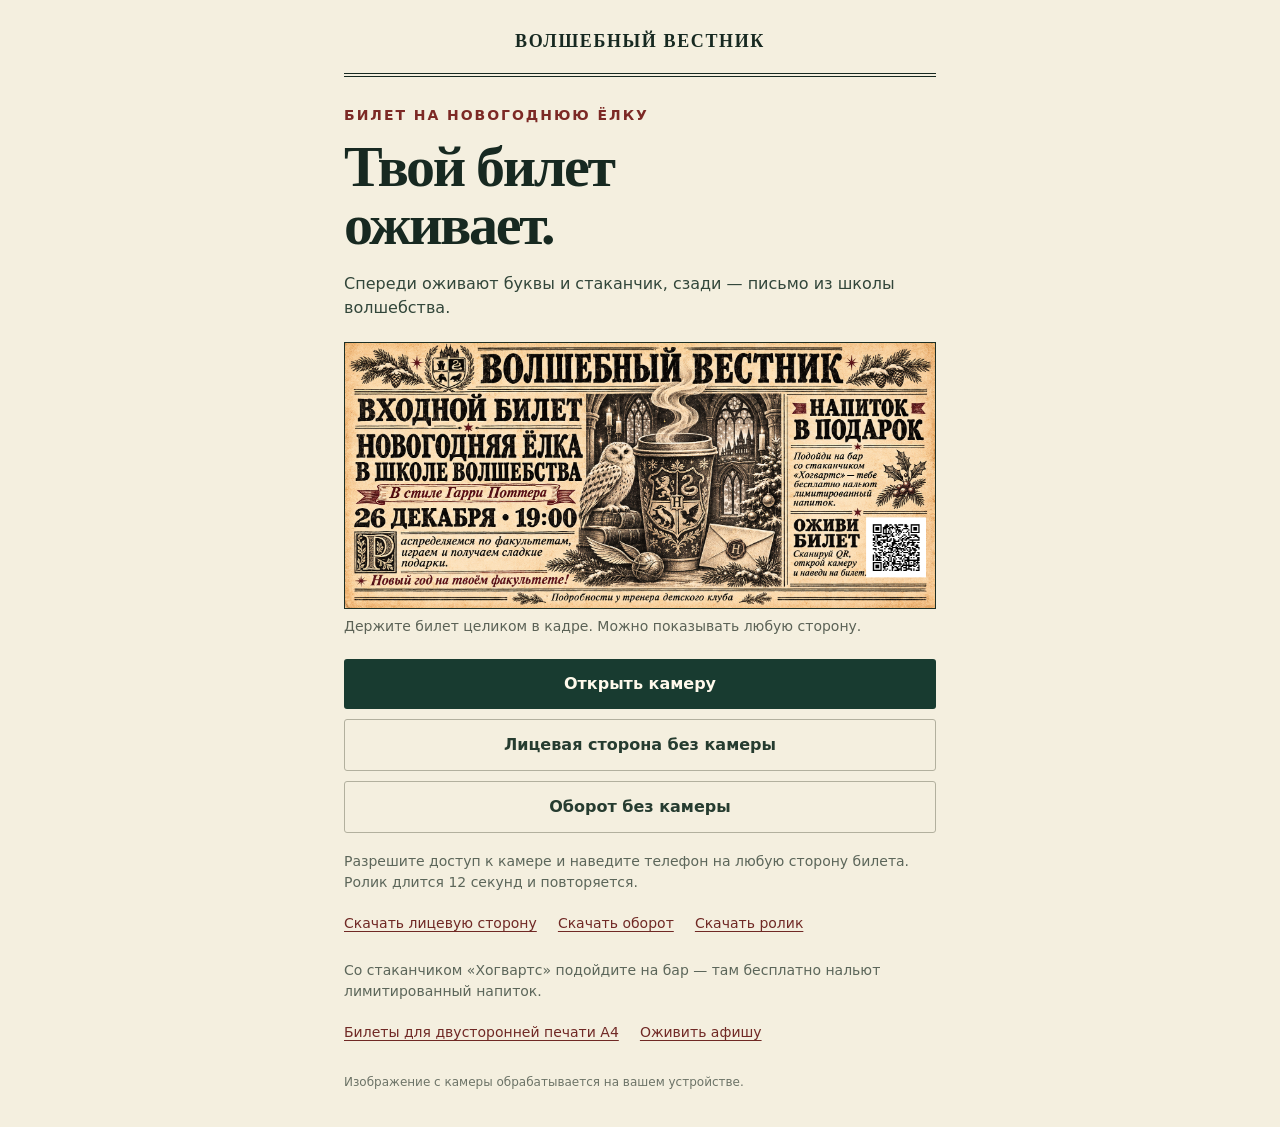
==== site/ticket/index.html @ 53ea6287 "Add two-sided Hogwarts newspaper tickets with separate AR animations and duplex print sheet" ====
<!doctype html>
<html lang="ru">
<head>
  <meta charset="utf-8">
  <meta name="viewport" content="width=device-width,initial-scale=1,viewport-fit=cover">
  <meta name="theme-color" content="#18352e">
  <title>Оживи билет в Хогвартс</title>
  <link rel="stylesheet" href="style.css?v=t1">
  <script src="app-motion.js?v=t1" type="module"></script>
</head>
<body>
  <main id="intro">
    <p class="masthead">ВОЛШЕБНЫЙ ВЕСТНИК</p>
    <div class="rule"></div>
    <p class="eyebrow">БИЛЕТ НА НОВОГОДНЮЮ ЁЛКУ</p>
    <h1>Твой билет<br>оживает.</h1>
    <p class="lead">Спереди оживают буквы и стаканчик, сзади — письмо из школы волшебства.</p>
    <figure><img src="bilet_yolka.png?v=t1" alt="Билет на ёлку с рисунком стаканчика Хогвартс"><figcaption>Держите билет целиком в кадре. Можно показывать любую сторону.</figcaption></figure>
    <button id="start" class="primary" type="button">Открыть камеру</button>
    <button id="preview" class="secondary" type="button">Лицевая сторона без камеры</button>
    <button id="preview-back" class="secondary" type="button">Оборот без камеры</button>
    <p id="intro-status" role="status" aria-live="polite"></p>
    <p class="note">Разрешите доступ к камере и наведите телефон на любую сторону билета. Ролик длится 12 секунд и повторяется.</p>
    <a class="download" href="bilet_yolka.png?v=t1" download="Bilet_yolka_s_QR.png">Скачать лицевую сторону</a> <a class="download" href="bilet_oborot.png?v=t1" download="Bilet_oborot.png">Скачать оборот</a> <a class="download" href="bilet_ozhivaet.mp4?v=t1" download="Bilet_ozhivaet.mp4">Скачать ролик</a>
    <p class="note">Со стаканчиком «Хогвартс» подойдите на бар — там бесплатно нальют лимитированный напиток.</p>
    <a class="download" href="bilety_A4_dvustoronnie.pdf?v=t1" download>Билеты для двусторонней печати A4</a>
    <a class="download" href="../">Оживить афишу</a>
    <p class="privacy">Изображение с камеры обрабатывается на вашем устройстве.</p>
  </main>
  <section id="camera" aria-label="Камера волшебного билета" hidden>
    <div id="scene-root">
      <video id="camera-feed" autoplay playsinline webkit-playsinline muted aria-hidden="true"></video>
      <div id="film-layer" aria-hidden="true"><video class="ar-film is-active" id="ar-film" src="bilet_ozhivaet.mp4?v=t1" poster="bilet_yolka.png?v=t1" playsinline webkit-playsinline muted loop preload="auto" disablepictureinpicture></video><video class="ar-film" id="ar-film-back" src="bilet_oborot_ozhivaet.mp4?v=t1" poster="bilet_oborot.png?v=t1" playsinline webkit-playsinline muted loop preload="auto" disablepictureinpicture></video></div>
    </div>
    <div class="camera-top"><span class="camera-label">ВОЛШЕБНЫЙ ВЕСТНИК</span><button id="stop" type="button">Закрыть</button></div>
    <div class="camera-bottom"><p id="tracking-status" role="status" aria-live="polite">Наведите камеру на любую сторону билета целиком</p><button id="restart-film" type="button">Смотреть сначала</button></div>
  </section>
  <section id="preview-modal" role="dialog" aria-modal="true" aria-label="Оживший билет" hidden>
    <button id="close-preview" type="button">Закрыть</button>
    <p id="preview-title">Лицевая сторона оживает</p>
    <video id="preview-film" src="bilet_ozhivaet.mp4?v=t1" poster="bilet_yolka.png" playsinline muted loop controls preload="metadata" aria-label="Ролик с буквами, которые едут цепочками по всему билету"></video><p id="preview-status" role="status" aria-live="polite"></p>
    <p class="note">Этот ролик появится поверх билета при наведении камеры.</p>
  </section>
</body>
</html>
---- site/ticket/style.css ----
*{box-sizing:border-box}body{margin:0;background:#f4efdf;color:#172921;font:16px/1.5 system-ui,-apple-system,BlinkMacSystemFont,"Segoe UI",sans-serif}button,a{-webkit-tap-highlight-color:transparent}button{font:inherit;min-height:48px;cursor:pointer}button:focus-visible,a:focus-visible{outline:3px solid #ad652c;outline-offset:4px}#intro{max-width:460px;margin:auto;padding:28px 24px 36px}.masthead{font-family:Georgia,serif;font-size:18px;font-weight:700;letter-spacing:.09em;text-align:center;margin:0}.rule{height:4px;border-top:1px solid;border-bottom:1px solid;margin:18px 0 28px}.eyebrow{font-size:11px;letter-spacing:.14em;font-weight:700;color:#7c2925;margin:0 0 12px}h1{font:700 clamp(44px,11vw,58px)/1 Georgia,serif;letter-spacing:-.04em;margin:0 0 18px}.lead{margin:0 0 22px;color:#32463a}figure{margin:0 0 22px}figure img{display:block;width:100%;max-height:240px;object-fit:cover;border:1px solid #1d2f25}figcaption{font-size:12px;color:#5b6256;margin-top:7px}.primary,.secondary{display:block;width:100%;padding:13px 16px;border:0;border-radius:3px;font-weight:650}.primary{background:#183b30;color:#fff9eb}.primary:disabled{opacity:.65;cursor:wait}.secondary{background:transparent;border:1px solid #b2b09e;color:#263c30;margin-top:10px}.note{font-size:13px;color:#5c665a;margin:18px 0}.privacy{font-size:12px;color:#6c7367;margin:22px 0 0}.download{font-size:13px;color:#702925;text-underline-offset:3px}#intro-status{font-size:14px;color:#7e2824;white-space:pre-line;margin:14px 0}#camera{position:fixed;inset:0;background:transparent;z-index:10}#scene-root{position:absolute;inset:0}#scene-root a-scene{position:absolute;inset:0;width:100%;height:100%}.camera-top,.camera-bottom{position:absolute;z-index:20;color:white;left:0;right:0;pointer-events:none}.camera-top{top:0;padding:max(16px,env(safe-area-inset-top)) 16px 18px;display:flex;align-items:center;justify-content:space-between;gap:12px;background:linear-gradient(#000b,transparent)}.camera-label{font:700 12px Georgia,serif;letter-spacing:.06em}.camera-top button,#close-preview{pointer-events:auto;border:1px solid #ffffff70;background:#172921db;color:#fff;padding:10px 16px;border-radius:3px;min-height:44px}.camera-bottom{bottom:0;padding:32px 18px max(24px,env(safe-area-inset-bottom));text-align:center;background:linear-gradient(transparent,#000b)}.camera-bottom p{font-size:17px;font-weight:600;margin:0 0 6px}.camera-bottom span{font-size:12px;opacity:.85}#preview-modal{position:fixed;inset:0;z-index:30;overflow:auto;padding:26px 20px 35px;background:#142b24;color:#fff9eb;text-align:center}#preview-modal[hidden],#camera[hidden]{display:none}#close-preview{display:block;margin:0 0 24px auto}#preview-modal canvas{display:block;width:100%;height:auto;max-width:660px;max-height:70vh;object-fit:contain;margin:15px auto;border:1px solid #c3ae72}#preview-modal .note{color:#d2d2bd;max-width:430px;margin:16px auto}body.scanning{background:transparent}body.scanning #intro{visibility:hidden}body.scanning>video{z-index:0!important;position:fixed!important}body.scanning .a-canvas{z-index:1!important}@media(prefers-reduced-motion:reduce){*{scroll-behavior:auto}}
figure img{max-height:300px;object-fit:contain;background:#ead4af}#preview-modal video{display:block;width:auto;max-width:100%;height:auto;max-height:76vh;margin:12px auto;border:1px solid #c3ae72;background:#e9d1aa}#preview-status{color:#f6cf99}.download{display:inline-block;margin-right:16px;margin-bottom:8px}.camera-bottom button{pointer-events:auto;background:#152d26dd;color:#fff6df;border:1px solid #ffffff70;padding:9px 16px;border-radius:3px;font-size:14px;min-height:44px}@media(max-width:440px){#preview-modal{padding:12px 12px 20px}#close-preview{margin-bottom:8px}#preview-modal>p{margin:8px 0}#preview-modal video{max-height:73vh}}

/* Native camera and inline movie share one viewport on phones and desktop. */
html{width:100%;min-height:100%;-webkit-text-size-adjust:100%}
body{width:100%;min-height:100svh}body.scanning{overflow:hidden;background:#111}
#camera{overflow:hidden;background:#111;isolation:isolate;height:100%;height:100dvh}
#scene-root{overflow:hidden;z-index:0}
#camera-feed{position:absolute;inset:0;display:block;width:100%;height:100%;object-fit:cover;object-position:50% 50%;z-index:0}
#film-layer{position:absolute;inset:0;z-index:1;opacity:0;pointer-events:none;overflow:hidden}
#film-layer.is-tracked{opacity:1}
.ar-film{position:absolute;left:0;top:0;display:block;width:1870px;height:841px;max-width:none;max-height:none;object-fit:fill;transform-origin:0 0;will-change:transform;backface-visibility:hidden}
#camera-feed::-webkit-media-controls,.ar-film::-webkit-media-controls{display:none!important}
@media(max-width:600px){#intro{width:100%;padding:22px 20px 28px}.camera-bottom{padding-left:16px;padding-right:16px}.camera-bottom p{font-size:16px}}

#intro{max-width:640px}.eyebrow{font-size:14px}figcaption,.note,.download{font-size:14px}figure img{max-height:none}#preview-modal video{width:100%;max-width:1100px;margin:32px auto}#preview-modal{display:grid;align-content:center}#preview-modal[hidden]{display:none}#close-preview{position:absolute;top:max(12px,env(safe-area-inset-top));right:16px}@media(orientation:landscape){#preview-modal video{max-height:68dvh;margin:8px auto}#preview-modal>p{margin:6px 0}}

.ar-film{opacity:0}.ar-film.is-active{opacity:1}
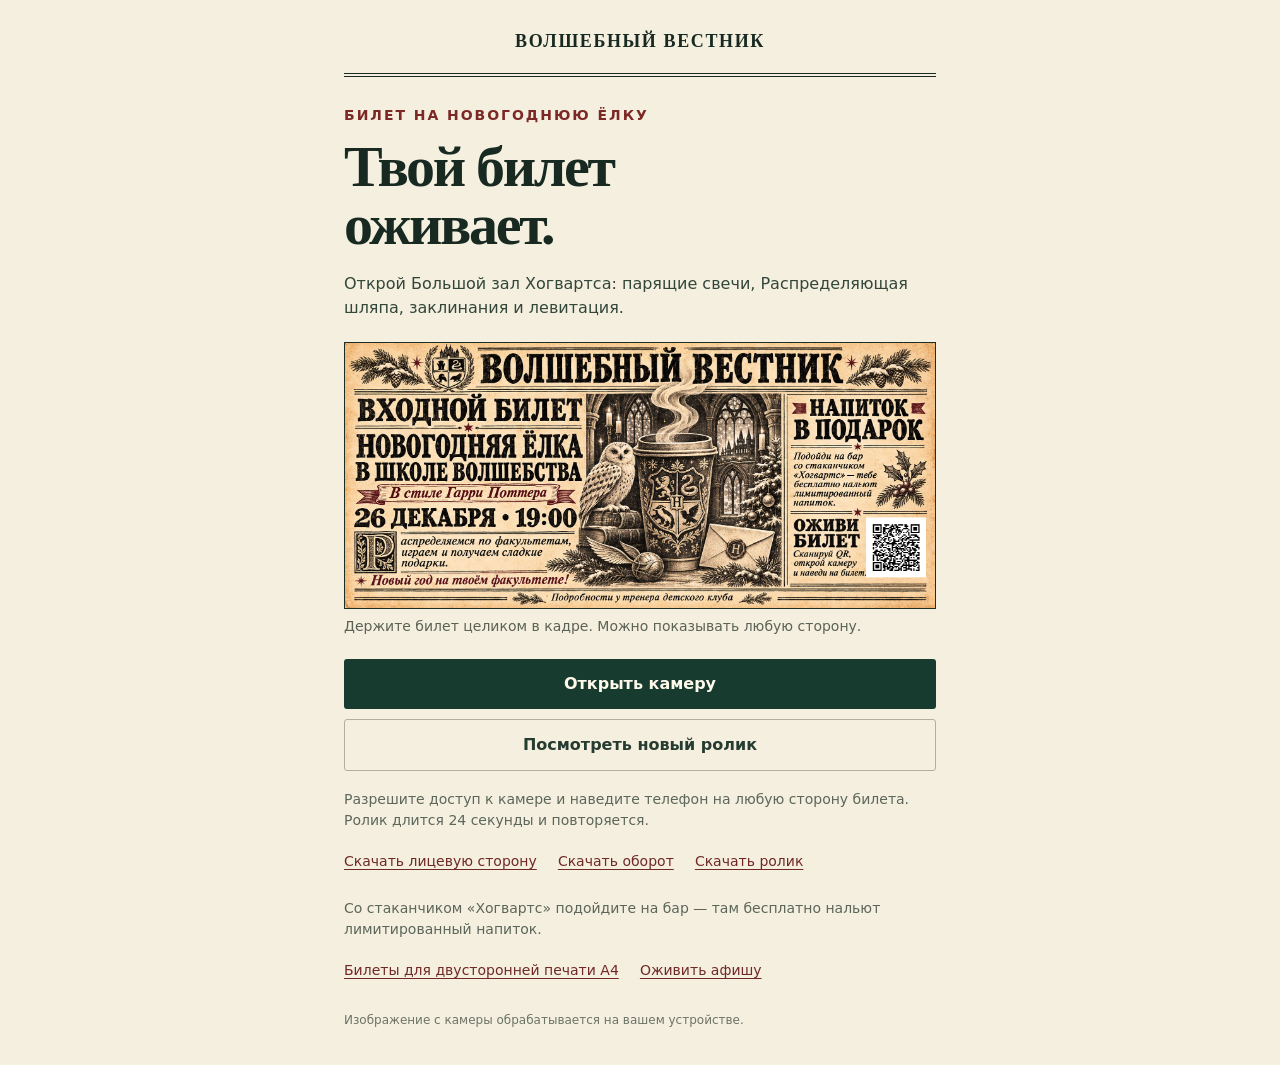
==== commit 6bebc73c: "Replace ticket animation with new Hogwarts feast, spells, levitation and drink film; simplify revers" ====
--- a/site/ticket/index.html
+++ b/site/ticket/index.html
@@ -5,8 +5,8 @@
   <meta name="viewport" content="width=device-width,initial-scale=1,viewport-fit=cover">
   <meta name="theme-color" content="#18352e">
   <title>Оживи билет в Хогвартс</title>
-  <link rel="stylesheet" href="style.css?v=t1">
-  <script src="app-motion.js?v=t1" type="module"></script>
+  <link rel="stylesheet" href="style.css?v=t2">
+  <script src="app-motion.js?v=t2" type="module"></script>
 </head>
 <body>
   <main id="intro">
@@ -14,23 +14,23 @@
     <div class="rule"></div>
     <p class="eyebrow">БИЛЕТ НА НОВОГОДНЮЮ ЁЛКУ</p>
     <h1>Твой билет<br>оживает.</h1>
-    <p class="lead">Спереди оживают буквы и стаканчик, сзади — письмо из школы волшебства.</p>
-    <figure><img src="bilet_yolka.png?v=t1" alt="Билет на ёлку с рисунком стаканчика Хогвартс"><figcaption>Держите билет целиком в кадре. Можно показывать любую сторону.</figcaption></figure>
+    <p class="lead">Открой Большой зал Хогвартса: парящие свечи, Распределяющая шляпа, заклинания и левитация.</p>
+    <figure><img src="bilet_yolka.png?v=t2" alt="Билет на ёлку с рисунком стаканчика Хогвартс"><figcaption>Держите билет целиком в кадре. Можно показывать любую сторону.</figcaption></figure>
     <button id="start" class="primary" type="button">Открыть камеру</button>
-    <button id="preview" class="secondary" type="button">Лицевая сторона без камеры</button>
-    <button id="preview-back" class="secondary" type="button">Оборот без камеры</button>
+    <button id="preview" class="secondary" type="button">Посмотреть новый ролик</button>
+    <button hidden id="preview-back" class="secondary" type="button">Оборот без камеры</button>
     <p id="intro-status" role="status" aria-live="polite"></p>
-    <p class="note">Разрешите доступ к камере и наведите телефон на любую сторону билета. Ролик длится 12 секунд и повторяется.</p>
-    <a class="download" href="bilet_yolka.png?v=t1" download="Bilet_yolka_s_QR.png">Скачать лицевую сторону</a> <a class="download" href="bilet_oborot.png?v=t1" download="Bilet_oborot.png">Скачать оборот</a> <a class="download" href="bilet_ozhivaet.mp4?v=t1" download="Bilet_ozhivaet.mp4">Скачать ролик</a>
+    <p class="note">Разрешите доступ к камере и наведите телефон на любую сторону билета. Ролик длится 24 секунды и повторяется.</p>
+    <a class="download" href="bilet_yolka.png?v=t2" download="Bilet_yolka_s_QR.png">Скачать лицевую сторону</a> <a class="download" href="bilet_oborot.png?v=t2" download="Bilet_oborot.png">Скачать оборот</a> <a class="download" href="bilet_ozhivaet.mp4?v=t2" download="Bilet_ozhivaet.mp4">Скачать ролик</a>
     <p class="note">Со стаканчиком «Хогвартс» подойдите на бар — там бесплатно нальют лимитированный напиток.</p>
-    <a class="download" href="bilety_A4_dvustoronnie.pdf?v=t1" download>Билеты для двусторонней печати A4</a>
+    <a class="download" href="bilety_A4_dvustoronnie.pdf?v=t2" download>Билеты для двусторонней печати A4</a>
     <a class="download" href="../">Оживить афишу</a>
     <p class="privacy">Изображение с камеры обрабатывается на вашем устройстве.</p>
   </main>
   <section id="camera" aria-label="Камера волшебного билета" hidden>
     <div id="scene-root">
       <video id="camera-feed" autoplay playsinline webkit-playsinline muted aria-hidden="true"></video>
-      <div id="film-layer" aria-hidden="true"><video class="ar-film is-active" id="ar-film" src="bilet_ozhivaet.mp4?v=t1" poster="bilet_yolka.png?v=t1" playsinline webkit-playsinline muted loop preload="auto" disablepictureinpicture></video><video class="ar-film" id="ar-film-back" src="bilet_oborot_ozhivaet.mp4?v=t1" poster="bilet_oborot.png?v=t1" playsinline webkit-playsinline muted loop preload="auto" disablepictureinpicture></video></div>
+      <div id="film-layer" aria-hidden="true"><video class="ar-film is-active" id="ar-film" src="bilet_ozhivaet.mp4?v=t2" poster="bilet_yolka.png?v=t2" playsinline webkit-playsinline muted loop preload="auto" disablepictureinpicture></video><video class="ar-film" id="ar-film-back" src="bilet_oborot_ozhivaet.mp4?v=t2" poster="bilet_oborot.png?v=t2" playsinline webkit-playsinline muted loop preload="auto" disablepictureinpicture></video></div>
     </div>
     <div class="camera-top"><span class="camera-label">ВОЛШЕБНЫЙ ВЕСТНИК</span><button id="stop" type="button">Закрыть</button></div>
     <div class="camera-bottom"><p id="tracking-status" role="status" aria-live="polite">Наведите камеру на любую сторону билета целиком</p><button id="restart-film" type="button">Смотреть сначала</button></div>
@@ -38,7 +38,7 @@
   <section id="preview-modal" role="dialog" aria-modal="true" aria-label="Оживший билет" hidden>
     <button id="close-preview" type="button">Закрыть</button>
     <p id="preview-title">Лицевая сторона оживает</p>
-    <video id="preview-film" src="bilet_ozhivaet.mp4?v=t1" poster="bilet_yolka.png" playsinline muted loop controls preload="metadata" aria-label="Ролик с буквами, которые едут цепочками по всему билету"></video><p id="preview-status" role="status" aria-live="polite"></p>
+    <video id="preview-film" src="bilet_ozhivaet.mp4?v=t2" poster="bilet_yolka.png" playsinline muted loop controls preload="metadata" aria-label="Ролик с буквами, которые едут цепочками по всему билету"></video><p id="preview-status" role="status" aria-live="polite"></p>
     <p class="note">Этот ролик появится поверх билета при наведении камеры.</p>
   </section>
 </body>
--- a/site/ticket/style.css
+++ b/site/ticket/style.css
@@ -16,3 +16,5 @@
 #intro{max-width:640px}.eyebrow{font-size:14px}figcaption,.note,.download{font-size:14px}figure img{max-height:none}#preview-modal video{width:100%;max-width:1100px;margin:32px auto}#preview-modal{display:grid;align-content:center}#preview-modal[hidden]{display:none}#close-preview{position:absolute;top:max(12px,env(safe-area-inset-top));right:16px}@media(orientation:landscape){#preview-modal video{max-height:68dvh;margin:8px auto}#preview-modal>p{margin:6px 0}}
 
 .ar-film{opacity:0}.ar-film.is-active{opacity:1}
+
+button[hidden]{display:none!important}
